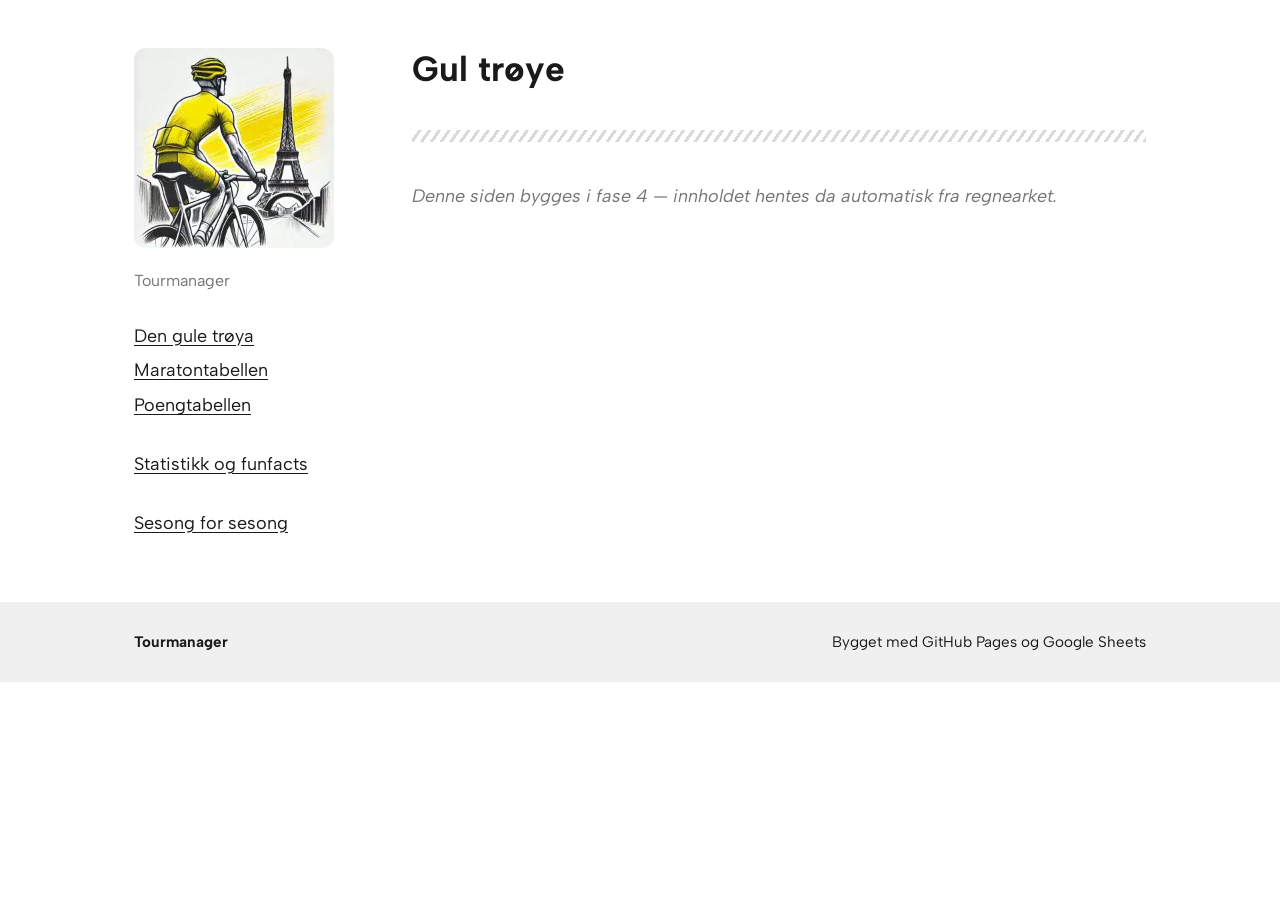
==== gul-troye.html @ fccdcbe9 "Grunnmur: design og sidestruktur" ====
<!DOCTYPE html>
<html lang="nb">
<head>
  <meta charset="UTF-8">
  <meta name="viewport" content="width=device-width, initial-scale=1">
  <title>Gul trøye — Tourmanager</title>
  <link rel="preconnect" href="https://fonts.googleapis.com">
  <link rel="preconnect" href="https://fonts.gstatic.com" crossorigin>
  <link href="https://fonts.googleapis.com/css2?family=Albert+Sans:wght@400;600;700&display=swap" rel="stylesheet">
  <link rel="stylesheet" href="css/style.css">
</head>
<body>
<div class="side">
  <aside class="meny">
    <a href="index.html"><img class="logo" src="assets/logo.png" alt="Illustrasjon av syklist i gul trøye foran Eiffeltårnet"></a>
    <div class="sidenavn"><a href="index.html" style="text-decoration:none;color:inherit;">Tourmanager</a></div>
    <nav>
      <a href="gul-troye.html">Den gule trøya</a>
      <a href="maratontabellen.html">Maratontabellen</a>
      <a href="poengtabellen.html">Poengtabellen</a>
      <span class="gruppe"></span>
      <a href="statistikk.html">Statistikk og funfacts</a>
      <span class="gruppe"></span>
      <a href="sesong-for-sesong.html">Sesong for sesong</a>
    </nav>
  </aside>
  <main>
    <h1>Gul trøye</h1>
    <div class="skille"></div>
    <p class="laster">Denne siden bygges i fase 4 — innholdet hentes da automatisk fra regnearket.</p>
  </main>
</div>
<footer>
  <div class="inner">
    <strong>Tourmanager</strong>
    <span>Bygget med GitHub Pages og Google Sheets</span>
  </div>
</footer>
</body>
</html>
---- css/style.css ----
/* ==========================================================================
   Tourmanager — felles stilark
   Gjenskaper designet fra tdf.raymondkarlsen.no:
   Albert Sans, TdF-gult, pastellkort, skråstilte stripeskiller, venstremeny.
   ========================================================================== */

/* ---- Designvariabler ----------------------------------------------------
   Alle farger og størrelser bor her. Vil du justere noe på hele siden,
   er dette stedet. */
:root {
  /* Grunnfarger */
  --tekst: #1a1a1a;
  --tekst-daus: #757575;        /* grå sekundærtekst, f.eks. "Tourmanager" */
  --bakgrunn: #ffffff;
  --flate-graa: #f0f0f0;        /* footer og grå bokser */

  /* Signaturfargen */
  --tdf-gul: #ffdf00;

  /* Pastellkort (som de tre kortene på forsiden) */
  --pastell-gul: #fdf8e1;
  --pastell-blaa: #ddebf7;
  --pastell-groenn: #e2f3e7;

  /* Knappefarger */
  --knapp-gull: #9a7d0a;
  --knapp-blaa: #1f6fb2;
  --knapp-groenn: #1e7a46;
  --knapp-kant: #2d3a8c;        /* mørk blå kantlinje på outline-knapper */

  /* Stripefarger for skillelinjer */
  --stripe-graa: #d9d9d9;
  --stripe-gul: #f5c400;
  --stripe-groenn: #35b06f;
  --stripe-blaa: #5560c8;

  /* Layout */
  --sidebredde: 1060px;
  --meny-bredde: 230px;
  --luft: 24px;
}

/* ---- Grunnoppsett -------------------------------------------------------- */
* { box-sizing: border-box; }

body {
  margin: 0;
  font-family: "Albert Sans", -apple-system, "Segoe UI", sans-serif;
  font-size: 18px;
  line-height: 1.6;
  color: var(--tekst);
  background: var(--bakgrunn);
}

h1, h2, h3 {
  line-height: 1.2;
  font-weight: 700;
  margin: 0 0 0.5em;
}
h1 { font-size: 2.2rem; }
h2 { font-size: 1.8rem; margin-top: 0; }
h3 { font-size: 1.15rem; }

p { margin: 0 0 1em; }

a { color: inherit; }

img { max-width: 100%; height: auto; }

/* ---- Sideskjelett: meny til venstre, innhold til høyre ------------------- */
.side {
  display: grid;
  grid-template-columns: var(--meny-bredde) 1fr;
  gap: 48px;
  max-width: var(--sidebredde);
  margin: 0 auto;
  padding: 48px var(--luft) 0;
}

/* ---- Venstremenyen ------------------------------------------------------- */
.meny .logo {
  width: 100%;
  max-width: 200px;
  border-radius: 12px;
  display: block;
  margin-bottom: 20px;
}

.meny .sidenavn {
  color: var(--tekst-daus);
  font-size: 1rem;
  margin-bottom: 28px;
}

.meny nav { display: flex; flex-direction: column; gap: 6px; }

.meny nav a {
  color: var(--tekst);
  text-decoration: underline;
  text-underline-offset: 3px;
  width: fit-content;
}
.meny nav a:hover { text-decoration-thickness: 2px; }

/* Gruppene i menyen (tabellene / statistikk / sesonger) skilles med luft */
.meny nav .gruppe { height: 18px; }

/* ---- Skråstilte stripeskiller --------------------------------------------
   Signaturen fra originalsiden. Farge styres med modifikatorklasse. */
.skille {
  height: 12px;
  margin: 40px 0;
  background: repeating-linear-gradient(
    -55deg,
    var(--stripefarge, var(--stripe-graa)) 0 3px,
    transparent 3px 8px
  );
}
.skille--gul    { --stripefarge: var(--stripe-gul); }
.skille--groenn { --stripefarge: var(--stripe-groenn); }
.skille--blaa   { --stripefarge: var(--stripe-blaa); }

/* ---- Bokser og kort ------------------------------------------------------ */

/* Den gule signaturboksen ("Regjerende mester", sammenlagtlister) */
.boks-gul {
  background: var(--tdf-gul);
  padding: 28px 32px;
}

/* Pastellbokser */
.boks-pastellgul    { background: var(--pastell-gul);    padding: 28px 32px; }
.boks-pastellblaa   { background: var(--pastell-blaa);   padding: 28px 32px; }
.boks-pastellgroenn { background: var(--pastell-groenn); padding: 28px 32px; }
.boks-graa          { background: var(--flate-graa);     padding: 28px 32px; border-radius: 8px; }

/* Kortrekke, som de tre kortene på forsiden */
.kortrekke {
  display: grid;
  grid-template-columns: repeat(auto-fit, minmax(240px, 1fr));
  gap: 24px;
  margin: 32px 0;
}
.kort { padding: 0 0 28px; }
.kort .kort-bilde { display: block; width: 100%; }
.kort .kort-innhold { padding: 20px 28px 0; }

/* ---- Lister uten kuler (rangeringslister som "1. Tony – 360") ------------ */
ol.rangering {
  list-style: none;
  margin: 0;
  padding: 0;
}
ol.rangering li { margin-bottom: 2px; }

/* ---- Knapper ------------------------------------------------------------- */
.knapp {
  display: inline-block;
  padding: 10px 22px;
  border-radius: 999px;
  font-size: 0.95rem;
  font-weight: 600;
  text-decoration: none;
  color: #fff;
  background: var(--knapp-blaa);
  border: none;
  cursor: pointer;
}
.knapp--gull   { background: var(--knapp-gull); }
.knapp--groenn { background: var(--knapp-groenn); }
.knapp--omriss {
  background: transparent;
  color: var(--tekst);
  border: 2px solid var(--knapp-kant);
  border-radius: 8px;
}
.knapp:hover { filter: brightness(1.1); }
.knapp--omriss:hover { filter: none; background: #f5f6fb; }

/* ---- Tabeller (erstatter Datawrapper-tabellene) --------------------------- */
table.data {
  width: 100%;
  border-collapse: collapse;
  font-size: 0.95rem;
  margin: 16px 0 8px;
}
table.data th {
  text-align: right;
  border-bottom: 2px solid var(--tekst);
  padding: 6px 10px;
  font-weight: 700;
}
table.data th:first-child,
table.data td:first-child { text-align: left; }
table.data td {
  text-align: right;
  padding: 6px 10px;
  border-bottom: 1px solid #e5e5e5;
}
table.data tr:nth-child(even) td { background: #fafafa; }
table.data tr.total td {
  background: var(--tdf-gul);
  font-weight: 700;
  border-bottom: none;
}
table.data tr.vinner td { background: var(--pastell-gul); font-weight: 600; }

/* ---- Footer --------------------------------------------------------------- */
footer {
  margin-top: 64px;
  background: var(--flate-graa);
}
footer .inner {
  max-width: var(--sidebredde);
  margin: 0 auto;
  padding: 28px var(--luft);
  display: flex;
  justify-content: space-between;
  align-items: center;
  font-size: 0.95rem;
}
footer .inner strong { font-weight: 700; }

/* ---- Laster-tilstand for datadrevne felter -------------------------------- */
.laster {
  color: var(--tekst-daus);
  font-style: italic;
}

/* ---- Mobil ----------------------------------------------------------------
   Under 760px legger menyen seg øverst og innholdet under. */
@media (max-width: 760px) {
  .side {
    grid-template-columns: 1fr;
    gap: 24px;
    padding-top: 24px;
  }
  .meny { display: flex; flex-wrap: wrap; align-items: center; gap: 12px 20px; }
  .meny .logo { max-width: 80px; margin: 0; }
  .meny .sidenavn { margin: 0; width: 100%; order: -1; }
  .meny nav { flex-direction: row; flex-wrap: wrap; gap: 8px 16px; }
  .meny nav .gruppe { display: none; }
  h1 { font-size: 1.7rem; }
  h2 { font-size: 1.4rem; }
}

/* Respekter redusert bevegelse */
@media (prefers-reduced-motion: reduce) {
  * { transition: none !important; animation: none !important; }
}
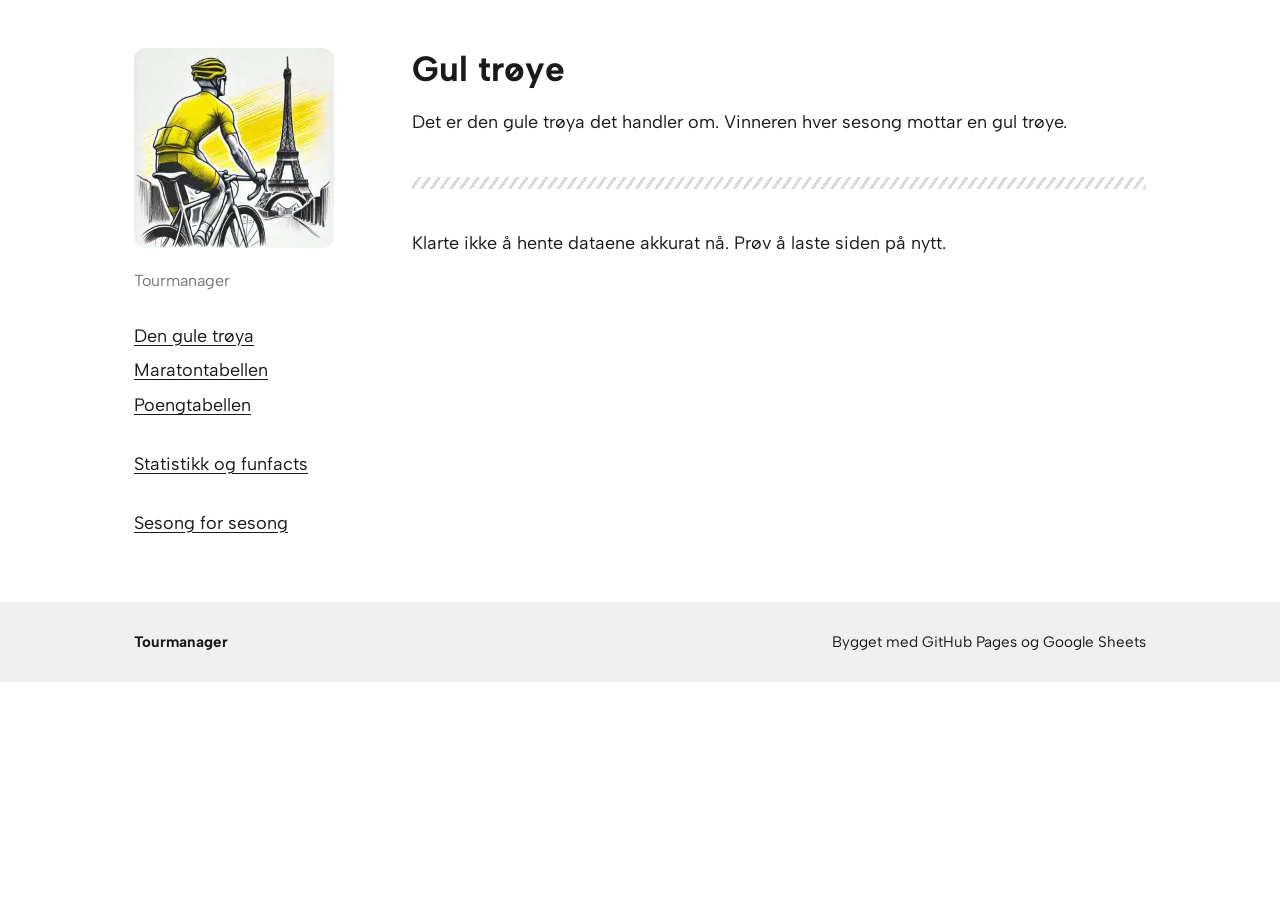
==== commit f18dbef1: "Add files via upload" ====
--- a/gul-troye.html
+++ b/gul-troye.html
@@ -8,9 +8,23 @@
   <link rel="preconnect" href="https://fonts.gstatic.com" crossorigin>
   <link href="https://fonts.googleapis.com/css2?family=Albert+Sans:wght@400;600;700&display=swap" rel="stylesheet">
   <link rel="stylesheet" href="css/style.css">
+  <style>
+    /* Trøyerekkene: en rad med trøyer per person */
+    .troyerekke {
+      display: flex;
+      flex-wrap: wrap;
+      gap: 20px;
+      margin: 12px 0 40px;
+    }
+    .troye { width: 140px; }
+    .gruppetittel { margin-top: 40px; }
+    @media (max-width: 760px) { .troye { width: 96px; } }
+  </style>
 </head>
 <body>
+
 <div class="side">
+
   <aside class="meny">
     <a href="index.html"><img class="logo" src="assets/logo.png" alt="Illustrasjon av syklist i gul trøye foran Eiffeltårnet"></a>
     <div class="sidenavn"><a href="index.html" style="text-decoration:none;color:inherit;">Tourmanager</a></div>
@@ -24,17 +38,89 @@
       <a href="sesong-for-sesong.html">Sesong for sesong</a>
     </nav>
   </aside>
+
   <main>
     <h1>Gul trøye</h1>
+    <p>Det er den gule trøya det handler om. Vinneren hver sesong mottar
+    en gul trøye.</p>
+
     <div class="skille"></div>
-    <p class="laster">Denne siden bygges i fase 4 — innholdet hentes da automatisk fra regnearket.</p>
+
+    <div id="innhold"><p class="laster">Henter trøyene …</p></div>
   </main>
 </div>
+
 <footer>
   <div class="inner">
     <strong>Tourmanager</strong>
     <span>Bygget med GitHub Pages og Google Sheets</span>
   </div>
 </footer>
+
+<script src="js/config.js"></script>
+<script src="js/motor.js"></script>
+<script>
+/* Tegner en gul trøye med årstall på brystet, som SVG.
+   Én mal — årstallet legges på som tekst, så nye trøyer
+   lager seg selv når noen vinner en sesong. */
+function troyeSvg(aar) {
+  return `
+  <svg viewBox="0 0 100 100" xmlns="http://www.w3.org/2000/svg" role="img"
+       aria-label="Gul trøye ${aar}">
+    <!-- ermer -->
+    <path d="M28 22 L6 34 L14 52 L30 44 Z" fill="#f2c800" stroke="#8a7000" stroke-width="2" stroke-linejoin="round"/>
+    <path d="M72 22 L94 34 L86 52 L70 44 Z" fill="#f2c800" stroke="#8a7000" stroke-width="2" stroke-linejoin="round"/>
+    <!-- kropp -->
+    <path d="M28 22 Q50 14 72 22 L74 90 Q50 96 26 90 Z" fill="#ffdf00" stroke="#8a7000" stroke-width="2" stroke-linejoin="round"/>
+    <!-- krage -->
+    <path d="M40 19 Q50 26 60 19 Q50 23 40 19" fill="#8a7000"/>
+    <path d="M40 19 Q50 26 60 19" fill="none" stroke="#8a7000" stroke-width="2"/>
+    <!-- glidelås -->
+    <line x1="50" y1="25" x2="50" y2="52" stroke="#c9a800" stroke-width="1.5"/>
+    <!-- årstallslapp -->
+    <rect x="27" y="56" width="46" height="20" rx="4" fill="#fffdf2" stroke="#8a7000" stroke-width="1.5"/>
+    <text x="50" y="71" text-anchor="middle"
+          font-family="Albert Sans, sans-serif" font-size="14"
+          font-weight="700" fill="#1a1a1a">${aar}</text>
+  </svg>`;
+}
+
+hentTourdata().then(data => {
+  let html = "";
+
+  /* Grupper vinnerne etter antall trøyer, flest først.
+     De med likt antall står under samme overskrift. */
+  const grupper = [];
+  for (const person of data.guleTroyer) {
+    if (person.antall === 0) continue;
+    const gruppe = grupper.find(g => g.antall === person.antall);
+    if (gruppe) gruppe.personer.push(person);
+    else grupper.push({ antall: person.antall, personer: [person] });
+  }
+
+  for (const gruppe of grupper) {
+    const tittel = gruppe.antall === 1 ? "1 trøye" : gruppe.antall + " trøyer";
+    html += `<div class="boks-pastellgul gruppetittel"><h2 style="margin:0;">${tittel}</h2></div>`;
+    for (const person of gruppe.personer) {
+      html += `<h3>${person.person}</h3><div class="troyerekke">` +
+        person.aarene.map(aar => `<div class="troye">${troyeSvg(aar)}</div>`).join("") +
+        "</div>";
+    }
+  }
+
+  /* Hvis en sesong pågår: en liten hilsen om hvem som ligger an til neste trøye */
+  if (data.paagaaende && data.paagaaende.leder) {
+    html += `<div class="skille"></div>
+      <p>Neste trøye? Etter ${data.paagaaende.antallEtapper} etapper av
+      ${data.paagaaende.aar}-sesongen leder <strong>${data.paagaaende.leder}</strong>.</p>`;
+  }
+
+  document.getElementById("innhold").innerHTML = html;
+}).catch(feil => {
+  document.getElementById("innhold").innerHTML =
+    "<p>Klarte ikke å hente dataene akkurat nå. Prøv å laste siden på nytt.</p>";
+});
+</script>
+
 </body>
 </html>
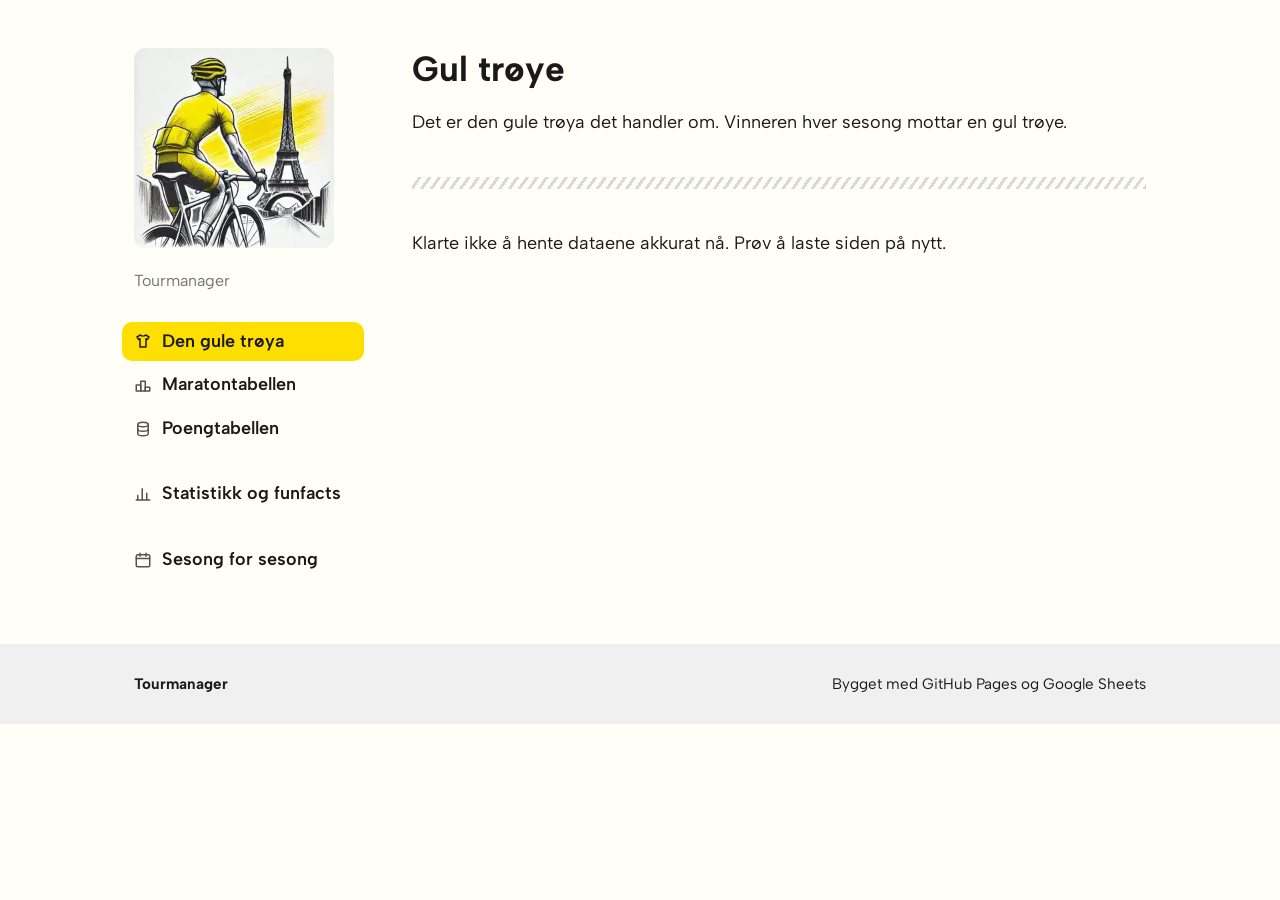
==== commit 90adf478: "Update gruppetittel margins in gul-troye.html Increased margin-top and added margin-bottom for grupp" ====
--- a/gul-troye.html
+++ b/gul-troye.html
@@ -17,7 +17,7 @@
       margin: 12px 0 40px;
     }
     .troye { width: 140px; }
-    .gruppetittel { margin-top: 40px; }
+    .gruppetittel { margin-top: 48px; margin-bottom: 8px; }
     @media (max-width: 760px) { .troye { width: 96px; } }
   </style>
 </head>
--- a/css/style.css
+++ b/css/style.css
@@ -11,7 +11,7 @@
   /* Grunnfarger */
   --tekst: #1a1a1a;
   --tekst-daus: #757575;        /* grå sekundærtekst, f.eks. "Tourmanager" */
-  --bakgrunn: #ffffff;
+  --bakgrunn: #fffef7;          /* svært lys gul — nesten hvit */
   --flate-graa: #f0f0f0;        /* footer og grå bokser */
 
   /* Signaturfargen */
@@ -92,15 +92,24 @@
   margin-bottom: 28px;
 }
 
-.meny nav { display: flex; flex-direction: column; gap: 6px; }
+.meny nav { display: flex; flex-direction: column; gap: 4px; }
 
 .meny nav a {
+  display: flex;
+  align-items: center;
+  gap: 10px;
+  padding: 9px 12px;
+  margin-left: -12px;          /* ikonene flukter med logoen over */
+  border-radius: 10px;
   color: var(--tekst);
-  text-decoration: underline;
-  text-underline-offset: 3px;
-  width: fit-content;
-}
-.meny nav a:hover { text-decoration-thickness: 2px; }
+  text-decoration: none;
+  font-weight: 600;
+  line-height: 1.2;
+}
+.meny nav a svg { flex: none; opacity: 0.75; }
+.meny nav a:hover { background: var(--flate-graa); }
+.meny nav a.aktiv { background: var(--tdf-gul); }
+.meny nav a.aktiv svg { opacity: 1; }
 
 /* Gruppene i menyen (tabellene / statistikk / sesonger) skilles med luft */
 .meny nav .gruppe { height: 18px; }
@@ -133,6 +142,25 @@
 .boks-pastellblaa   { background: var(--pastell-blaa);   padding: 28px 32px; }
 .boks-pastellgroenn { background: var(--pastell-groenn); padding: 28px 32px; }
 .boks-graa          { background: var(--flate-graa);     padding: 28px 32px; border-radius: 8px; }
+.boks-hvit {
+  background: #ffffff;
+  border: 1px solid #ece7d2;
+  padding: 28px 32px;
+}
+
+/* Duoboksen: to halvdeler med ulik farge som leses som én boks
+   (mesterboksen på forsiden). Stables på mobil. */
+.duoboks {
+  display: grid;
+  grid-template-columns: 1fr 1fr;
+  margin: 32px 0;
+}
+.duoboks > div { padding: 28px 32px; }
+.duoboks .del-gul  { background: var(--tdf-gul); }
+.duoboks .del-krem { background: var(--pastell-gul); }
+@media (max-width: 760px) {
+  .duoboks { grid-template-columns: 1fr; }
+}
 
 /* Kortrekke, som de tre kortene på forsiden */
 .kortrekke {
@@ -141,9 +169,18 @@
   gap: 24px;
   margin: 32px 0;
 }
-.kort { padding: 0 0 28px; }
+.kort { padding: 0 0 28px; position: relative; }
 .kort .kort-bilde { display: block; width: 100%; }
 .kort .kort-innhold { padding: 20px 28px 0; }
+.kort .kort-innhold h3 { padding-right: 44px; }
+
+/* Ikonet øverst til høyre i forsidekortene */
+.kortikon {
+  position: absolute;
+  top: 22px;
+  right: 24px;
+  opacity: 0.85;
+}
 
 /* ---- Lister uten kuler (rangeringslister som "1. Tony – 360") ------------ */
 ol.rangering {
@@ -197,7 +234,7 @@
   padding: 6px 10px;
   border-bottom: 1px solid #e5e5e5;
 }
-table.data tr:nth-child(even) td { background: #fafafa; }
+table.data tr:nth-child(even) td { background: rgba(0, 0, 0, 0.025); }
 table.data tr.total td {
   background: var(--tdf-gul);
   font-weight: 700;
@@ -227,19 +264,77 @@
   font-style: italic;
 }
 
+/* ---- Mobilmeny-knappen (hamburgeren) ---------------------------------------
+   Lages av js/motor.js på alle sider. Skjult på store skjermer. */
+.menyknapp { display: none; }
+
 /* ---- Mobil ----------------------------------------------------------------
-   Under 760px legger menyen seg øverst og innholdet under. */
+   Under 760px blir menyen en kompakt topplinje: liten logo, sidenavn og
+   hamburger-knapp. Lenkene vises først når knappen åpnes. */
 @media (max-width: 760px) {
   .side {
     grid-template-columns: 1fr;
-    gap: 24px;
-    padding-top: 24px;
-  }
-  .meny { display: flex; flex-wrap: wrap; align-items: center; gap: 12px 20px; }
-  .meny .logo { max-width: 80px; margin: 0; }
-  .meny .sidenavn { margin: 0; width: 100%; order: -1; }
-  .meny nav { flex-direction: row; flex-wrap: wrap; gap: 8px 16px; }
+    gap: 20px;
+    padding-top: 16px;
+  }
+
+  .meny {
+    display: flex;
+    flex-wrap: wrap;
+    align-items: center;
+    gap: 12px;
+  }
+  .meny .logo {
+    max-width: 48px;
+    margin: 0;
+    border-radius: 8px;
+  }
+  .meny .sidenavn {
+    margin: 0;
+    flex: 1;
+    font-size: 1.1rem;
+    font-weight: 700;
+    color: var(--tekst);
+  }
+
+  .menyknapp {
+    display: flex;
+    flex-direction: column;
+    gap: 5px;
+    margin-left: auto;
+    padding: 10px;
+    background: none;
+    border: none;
+    cursor: pointer;
+  }
+  .menyknapp span {
+    display: block;
+    width: 24px;
+    height: 3px;
+    background: var(--tekst);
+    border-radius: 2px;
+    transition: transform 0.2s, opacity 0.2s;
+  }
+  /* Knappen blir en X når menyen er åpen */
+  .meny.aapen .menyknapp span:nth-child(1) { transform: translateY(8px) rotate(45deg); }
+  .meny.aapen .menyknapp span:nth-child(2) { opacity: 0; }
+  .meny.aapen .menyknapp span:nth-child(3) { transform: translateY(-8px) rotate(-45deg); }
+
+  .meny nav {
+    display: none;
+    width: 100%;
+    flex-direction: column;
+    gap: 4px;
+    padding: 8px 0 4px;
+  }
+  .meny.aapen nav { display: flex; }
+  .meny nav a {
+    padding: 13px 14px;        /* romsligere trykkflate (over 44 px høy) */
+    margin-left: 0;
+    font-size: 1.05rem;
+  }
   .meny nav .gruppe { display: none; }
+
   h1 { font-size: 1.7rem; }
   h2 { font-size: 1.4rem; }
 }
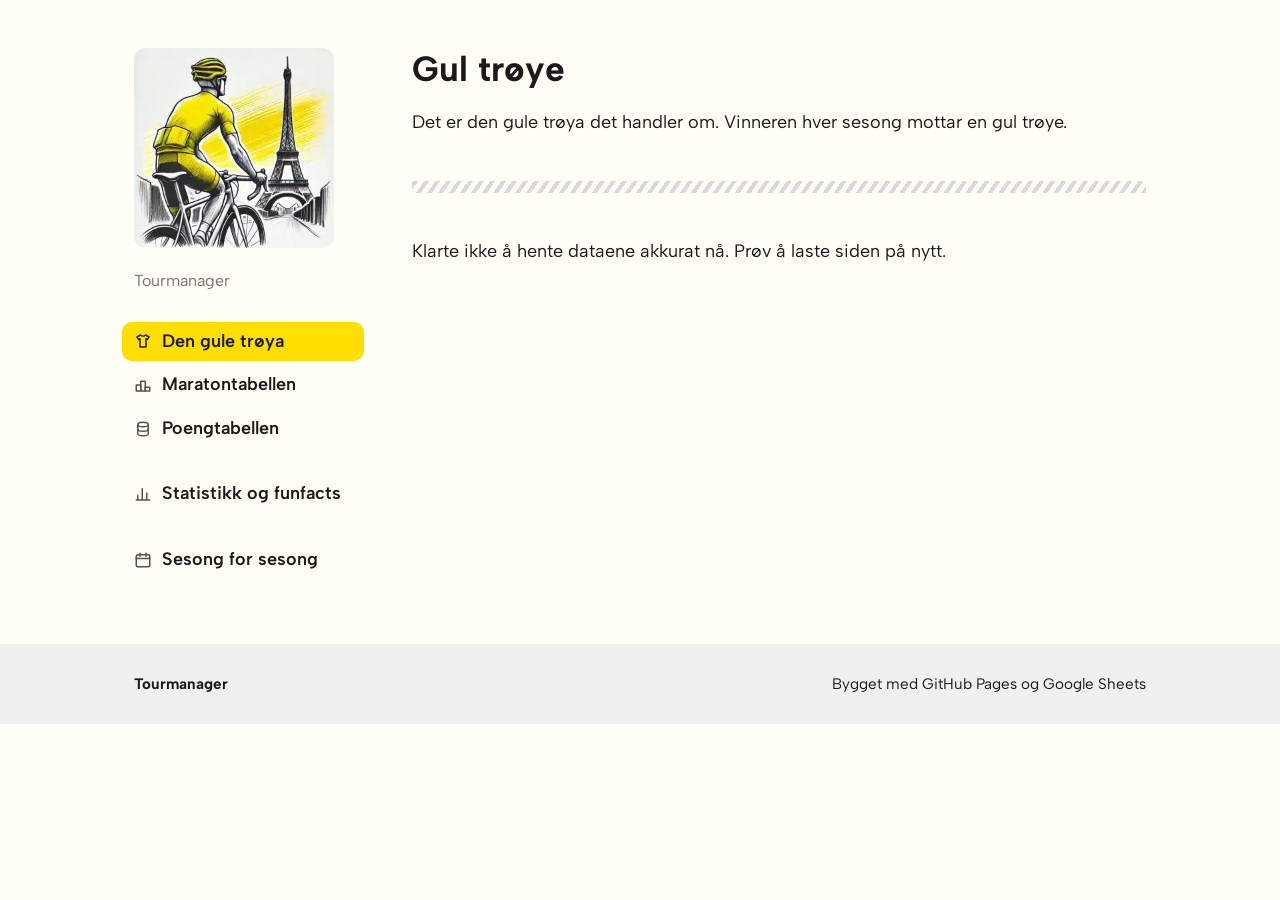
==== commit 9fc22ff3: "Krymp draktene på gul trøye-siden, behold stort årstall Reduser draktbredden (140->100px, 96->78px m" ====
--- a/gul-troye.html
+++ b/gul-troye.html
@@ -13,12 +13,12 @@
     .troyerekke {
       display: flex;
       flex-wrap: wrap;
-      gap: 20px;
+      gap: 16px;
       margin: 12px 0 40px;
     }
-    .troye { width: 140px; }
+    .troye { width: 100px; }
     .gruppetittel { margin-top: 48px; margin-bottom: 8px; }
-    @media (max-width: 760px) { .troye { width: 96px; } }
+    @media (max-width: 760px) { .troye { width: 78px; } }
   </style>
 </head>
 <body>
@@ -78,9 +78,9 @@
     <!-- glidelås -->
     <line x1="50" y1="25" x2="50" y2="52" stroke="#c9a800" stroke-width="1.5"/>
     <!-- årstallslapp -->
-    <rect x="27" y="56" width="46" height="20" rx="4" fill="#fffdf2" stroke="#8a7000" stroke-width="1.5"/>
-    <text x="50" y="71" text-anchor="middle"
-          font-family="Albert Sans, sans-serif" font-size="14"
+    <rect x="27" y="54" width="46" height="24" rx="4" fill="#fffdf2" stroke="#8a7000" stroke-width="1.5"/>
+    <text x="50" y="73" text-anchor="middle"
+          font-family="Albert Sans, sans-serif" font-size="19"
           font-weight="700" fill="#1a1a1a">${aar}</text>
   </svg>`;
 }
@@ -100,7 +100,7 @@
 
   for (const gruppe of grupper) {
     const tittel = gruppe.antall === 1 ? "1 trøye" : gruppe.antall + " trøyer";
-    html += `<div class="boks-pastellgul gruppetittel"><h2 style="margin:0;">${tittel}</h2></div>`;
+    html += `<h2 class="gruppetittel">${tittel}</h2>`;
     for (const person of gruppe.personer) {
       html += `<h3>${person.person}</h3><div class="troyerekke">` +
         person.aarene.map(aar => `<div class="troye">${troyeSvg(aar)}</div>`).join("") +
--- a/css/style.css
+++ b/css/style.css
@@ -118,11 +118,11 @@
    Signaturen fra originalsiden. Farge styres med modifikatorklasse. */
 .skille {
   height: 12px;
-  margin: 40px 0;
+  margin: 44px 0;
   background: repeating-linear-gradient(
     -55deg,
-    var(--stripefarge, var(--stripe-graa)) 0 3px,
-    transparent 3px 8px
+    var(--stripefarge, var(--stripe-graa)) 0 4px,
+    transparent 4px 9px
   );
 }
 .skille--gul    { --stripefarge: var(--stripe-gul); }
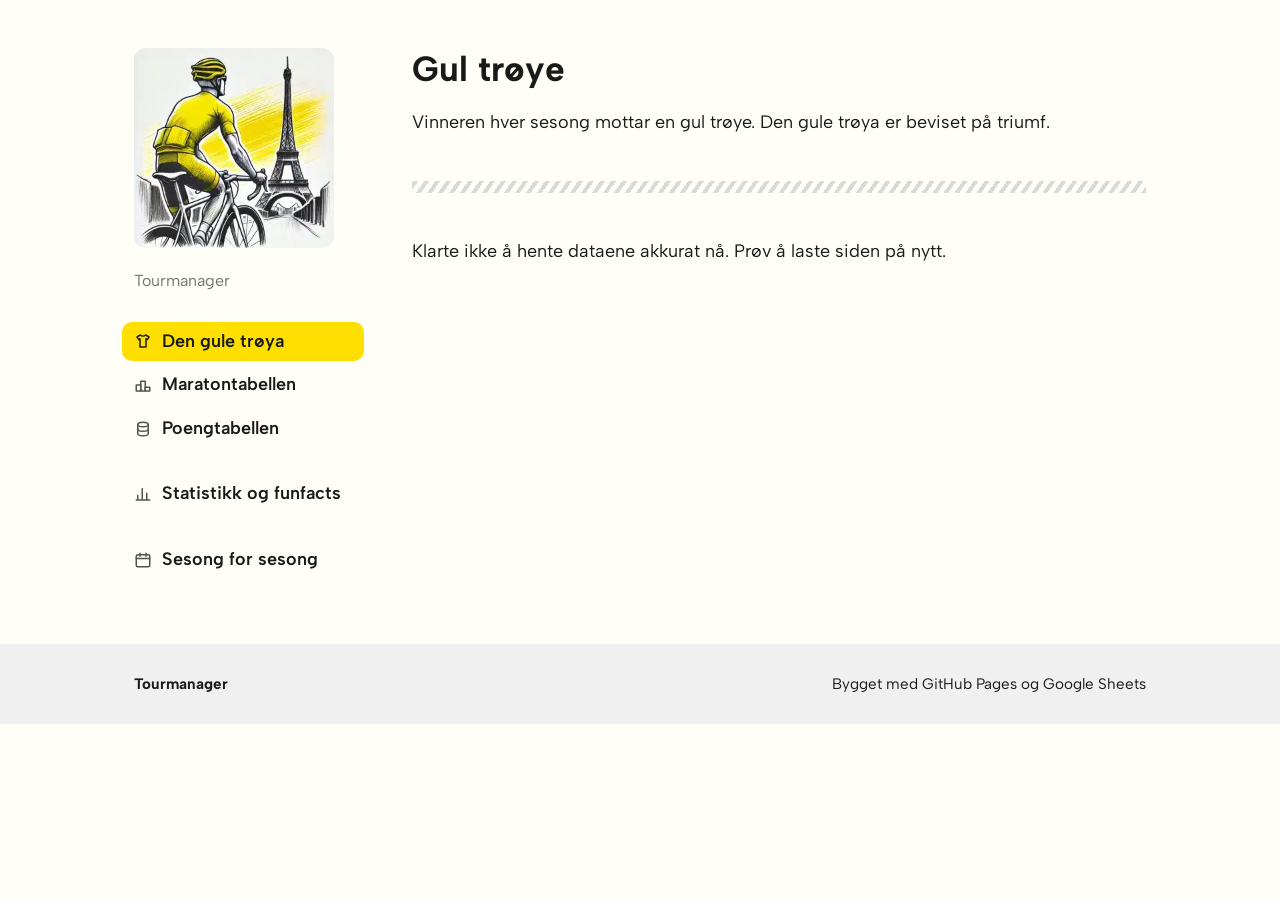
==== commit 180bcf5d: "Rephrase description of the yellow jersey" ====
--- a/gul-troye.html
+++ b/gul-troye.html
@@ -9,16 +9,39 @@
   <link href="https://fonts.googleapis.com/css2?family=Albert+Sans:wght@400;600;700&display=swap" rel="stylesheet">
   <link rel="stylesheet" href="css/style.css">
   <style>
-    /* Trøyerekkene: en rad med trøyer per person */
+    /* Trøyerekkene: en rad med små draktikoner per person */
     .troyerekke {
       display: flex;
       flex-wrap: wrap;
-      gap: 16px;
-      margin: 12px 0 40px;
+      gap: 14px 12px;
+      margin: 8px 0 28px;
     }
-    .troye { width: 100px; }
-    .gruppetittel { margin-top: 48px; margin-bottom: 8px; }
-    @media (max-width: 760px) { .troye { width: 78px; } }
+    /* Drakten er nå et lite ikon, og årstallet ligger som en egen
+       brikke delvis oppå den nedre kanten. Da kan drakten være liten
+       samtidig som årstallet holder fast, lesbar størrelse. */
+    .troye { position: relative; width: 58px; }
+    .troye svg { display: block; width: 100%; height: auto; }
+    .aar {
+      position: absolute;
+      left: 50%;
+      bottom: -2px;
+      transform: translateX(-50%);
+      background: #fffdf2;
+      border: 1.5px solid #8a7000;
+      border-radius: 999px;
+      padding: 1px 7px;
+      font-family: "Albert Sans", sans-serif;
+      font-weight: 700;
+      font-size: 13px;
+      line-height: 1.35;
+      color: #1a1a1a;
+      white-space: nowrap;
+      box-shadow: 0 1px 2px rgba(0, 0, 0, 0.18);
+    }
+    @media (max-width: 760px) {
+      .troye { width: 50px; }
+      .aar { font-size: 12px; padding: 1px 6px; }
+    }
   </style>
 </head>
 <body>
@@ -41,8 +64,7 @@
 
   <main>
     <h1>Gul trøye</h1>
-    <p>Det er den gule trøya det handler om. Vinneren hver sesong mottar
-    en gul trøye.</p>
+    <p>Vinneren hver sesong mottar en gul trøye. Den gule trøya er beviset på triumf. </p>
 
     <div class="skille"></div>
 
@@ -60,9 +82,9 @@
 <script src="js/config.js"></script>
 <script src="js/motor.js"></script>
 <script>
-/* Tegner en gul trøye med årstall på brystet, som SVG.
-   Én mal — årstallet legges på som tekst, så nye trøyer
-   lager seg selv når noen vinner en sesong. */
+/* Tegner en gul trøye som et lite ikon (uten årstall).
+   Årstallet legges på som en egen HTML-brikke utenpå, så det
+   forblir lesbart uansett hvor liten drakten er. */
 function troyeSvg(aar) {
   return `
   <svg viewBox="0 0 100 100" xmlns="http://www.w3.org/2000/svg" role="img"
@@ -76,12 +98,7 @@
     <path d="M40 19 Q50 26 60 19 Q50 23 40 19" fill="#8a7000"/>
     <path d="M40 19 Q50 26 60 19" fill="none" stroke="#8a7000" stroke-width="2"/>
     <!-- glidelås -->
-    <line x1="50" y1="25" x2="50" y2="52" stroke="#c9a800" stroke-width="1.5"/>
-    <!-- årstallslapp -->
-    <rect x="27" y="54" width="46" height="24" rx="4" fill="#fffdf2" stroke="#8a7000" stroke-width="1.5"/>
-    <text x="50" y="73" text-anchor="middle"
-          font-family="Albert Sans, sans-serif" font-size="19"
-          font-weight="700" fill="#1a1a1a">${aar}</text>
+    <line x1="50" y1="25" x2="50" y2="60" stroke="#c9a800" stroke-width="1.5"/>
   </svg>`;
 }
 
@@ -99,11 +116,10 @@
   }
 
   for (const gruppe of grupper) {
-    const tittel = gruppe.antall === 1 ? "1 trøye" : gruppe.antall + " trøyer";
-    html += `<h2 class="gruppetittel">${tittel}</h2>`;
+    const antallTekst = gruppe.antall === 1 ? "1 trøye" : gruppe.antall + " trøyer";
     for (const person of gruppe.personer) {
-      html += `<h3>${person.person}</h3><div class="troyerekke">` +
-        person.aarene.map(aar => `<div class="troye">${troyeSvg(aar)}</div>`).join("") +
+      html += `<h3>${person.person} – ${antallTekst}</h3><div class="troyerekke">` +
+        person.aarene.map(aar => `<div class="troye">${troyeSvg(aar)}<span class="aar">${aar}</span></div>`).join("") +
         "</div>";
     }
   }
--- a/css/style.css
+++ b/css/style.css
@@ -156,8 +156,8 @@
   margin: 32px 0;
 }
 .duoboks > div { padding: 28px 32px; }
-.duoboks .del-gul  { background: var(--tdf-gul); }
-.duoboks .del-krem { background: var(--pastell-gul); }
+.duoboks .del-gul  { background: #1c1c1c; color: #f8f2c4; }
+.duoboks .del-krem { background: #e8e8e6; }
 @media (max-width: 760px) {
   .duoboks { grid-template-columns: 1fr; }
 }
@@ -172,15 +172,32 @@
 .kort { padding: 0 0 28px; position: relative; }
 .kort .kort-bilde { display: block; width: 100%; }
 .kort .kort-innhold { padding: 20px 28px 0; }
-.kort .kort-innhold h3 { padding-right: 44px; }
-
-/* Ikonet øverst til høyre i forsidekortene */
+.kort .kort-innhold h3 { padding-right: 64px; }
+
+/* Ikonet øverst til høyre i forsidekortene: sitter i en rund glorie i
+   kortets egen farge, og spretter litt til liv når man holder over kortet. */
 .kortikon {
   position: absolute;
-  top: 22px;
-  right: 24px;
-  opacity: 0.85;
-}
+  top: 18px;
+  right: 20px;
+  display: inline-flex;
+  align-items: center;
+  justify-content: center;
+  width: 56px;
+  height: 56px;
+  border-radius: 50%;
+  transition: transform 0.25s ease;
+}
+.kortikon::before {
+  content: "";
+  position: absolute;
+  inset: 0;
+  border-radius: 50%;
+  background: currentColor;
+  opacity: 0.14;
+}
+.kortikon svg { position: relative; z-index: 1; }
+.kort:hover .kortikon { transform: scale(1.08) rotate(-6deg); }
 
 /* ---- Lister uten kuler (rangeringslister som "1. Tony – 360") ------------ */
 ol.rangering {
@@ -193,6 +210,7 @@
 /* ---- Knapper ------------------------------------------------------------- */
 .knapp {
   display: inline-block;
+  margin-top: 20px;
   padding: 10px 22px;
   border-radius: 999px;
   font-size: 0.95rem;
@@ -203,8 +221,16 @@
   border: none;
   cursor: pointer;
 }
+.knapp::after {
+  content: "→";
+  margin-left: 8px;
+  display: inline-block;
+  transition: transform 0.15s ease;
+}
+.knapp:hover::after { transform: translateX(3px); }
 .knapp--gull   { background: var(--knapp-gull); }
 .knapp--groenn { background: var(--knapp-groenn); }
+.knapp--moerk  { background: #1c1c1c; color: #f8f2c4; }
 .knapp--omriss {
   background: transparent;
   color: var(--tekst);
